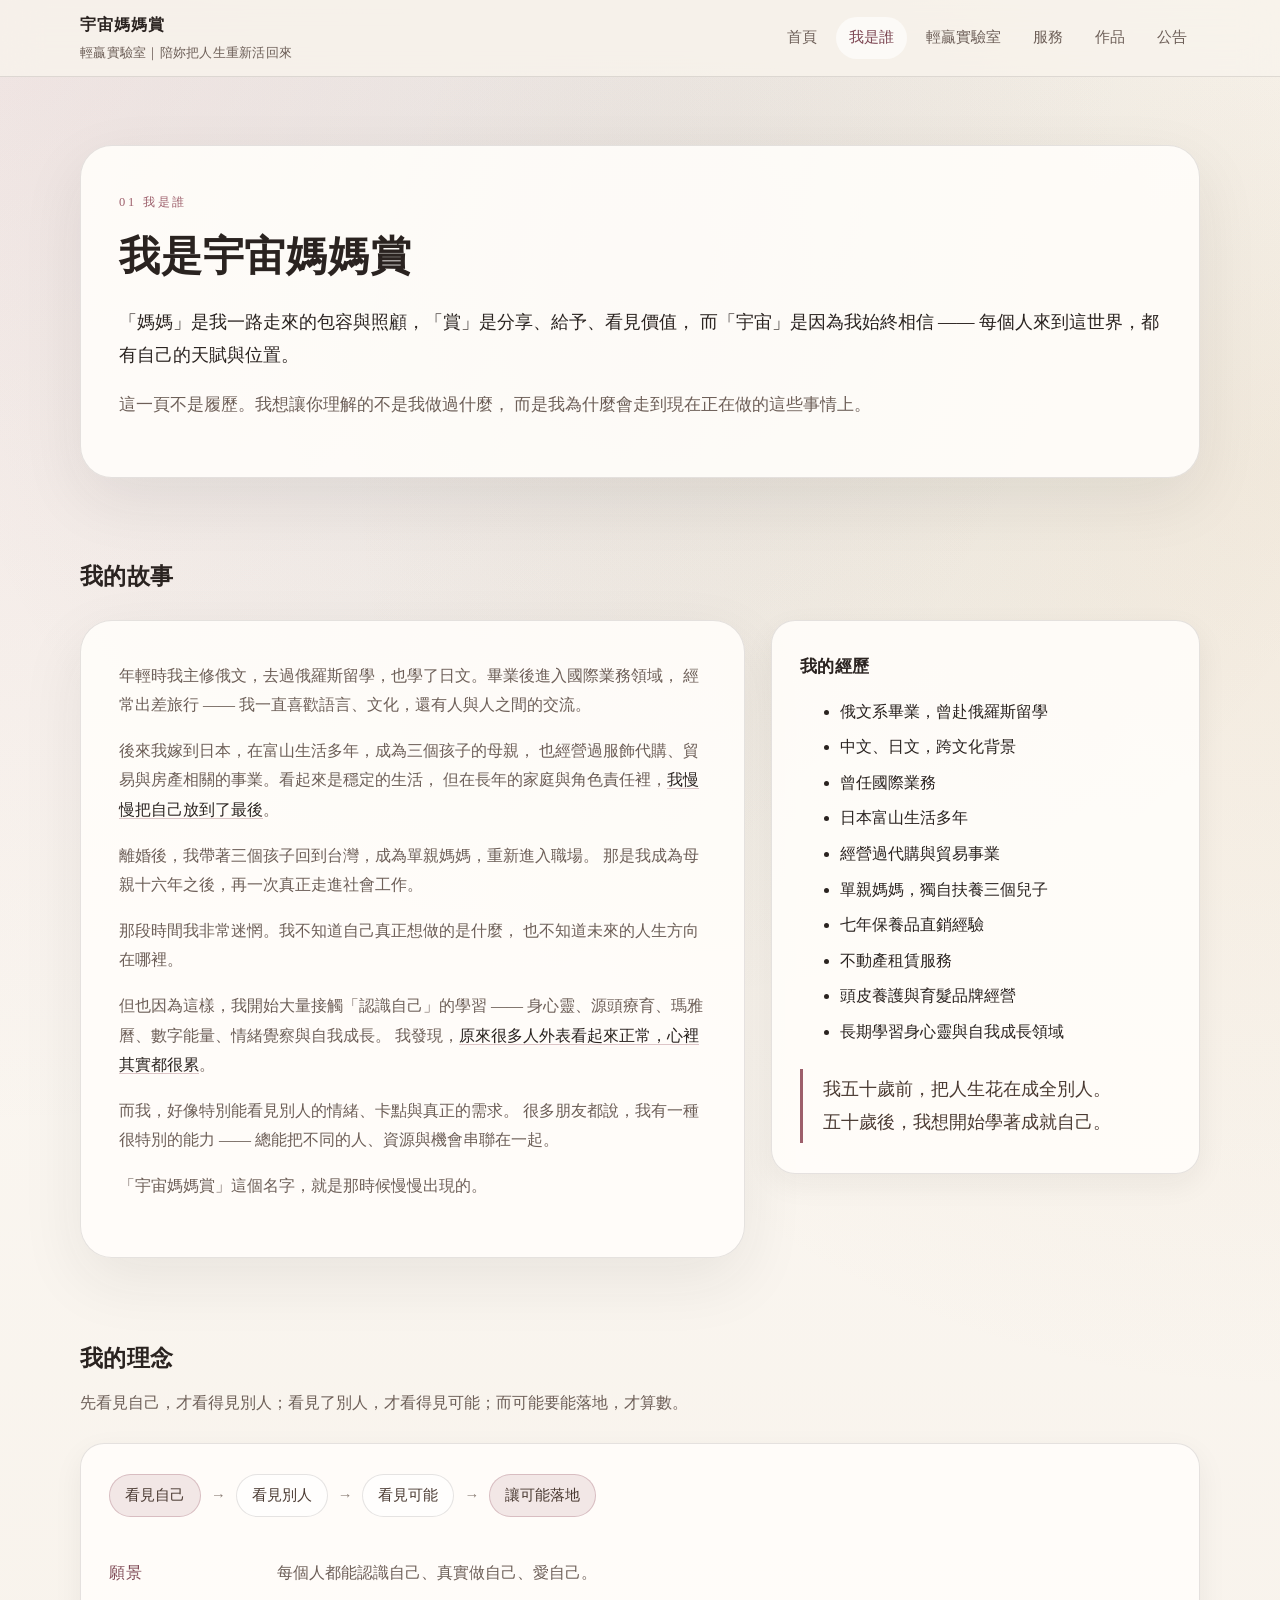
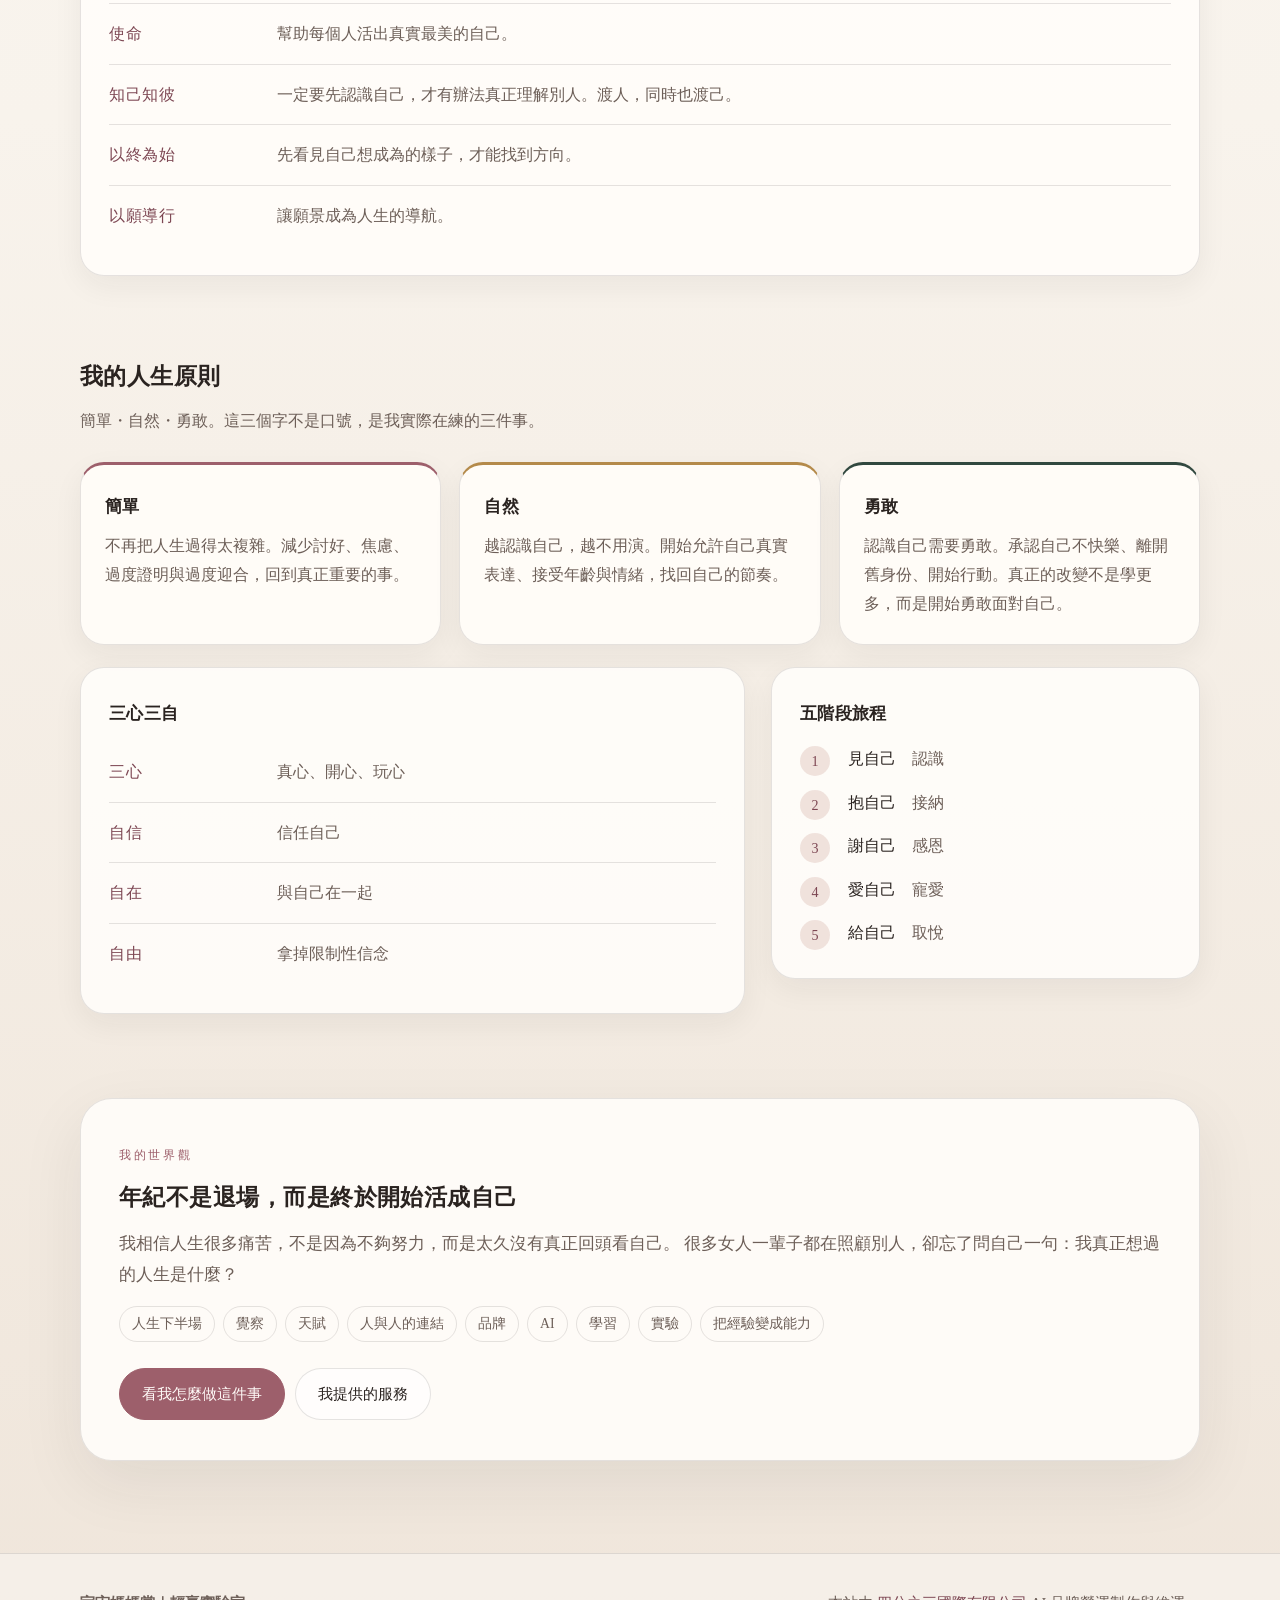
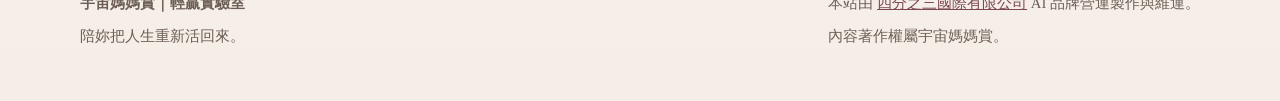
==== about/index.html @ cbd708e3 "Add initial website structure for 宇宙媽媽賞 including main pages: index, lab, news, services, and works " ====
<!DOCTYPE html>
<html lang="zh-Hant">
<head>
  <meta charset="utf-8">
  <meta name="viewport" content="width=device-width, initial-scale=1">
  <title>我是誰｜宇宙媽媽賞</title>
  <meta name="description" content="宇宙媽媽賞的故事、理念、人生原則與世界觀。跨國生活、母職、離婚與重新出發，以及為什麼我開始陪別人看見自己。">
  <link rel="stylesheet" href="../assets/css/styles.css">
</head>
<body>
  <header class="site-header">
    <div class="page nav">
      <a class="brand" href="../index.html">
        <strong>宇宙媽媽賞</strong>
        <span>輕贏實驗室｜陪妳把人生重新活回來</span>
      </a>
      <nav class="nav-links">
        <a href="../index.html">首頁</a>
        <a class="active" href="./">我是誰</a>
        <a href="../lab/">輕贏實驗室</a>
        <a href="../services/">服務</a>
        <a href="../works/">作品</a>
        <a href="../news/">公告</a>
      </nav>
    </div>
  </header>

  <main class="page">
    <section class="hero">
      <div class="panel">
        <span class="eyebrow">01 我是誰</span>
        <h1>我是宇宙媽媽賞</h1>
        <p class="lead lead-strong">
          「媽媽」是我一路走來的包容與照顧，「賞」是分享、給予、看見價值，
          而「宇宙」是因為我始終相信 —— 每個人來到這世界，都有自己的天賦與位置。
        </p>
        <p class="lead">
          這一頁不是履歷。我想讓你理解的不是我做過什麼，
          而是我為什麼會走到現在正在做的這些事情上。
        </p>
      </div>
    </section>

    <section class="section">
      <div class="section-header">
        <h2>我的故事</h2>
      </div>
      <div class="hero-grid">
        <div class="panel prose">
          <p>
            年輕時我主修俄文，去過俄羅斯留學，也學了日文。畢業後進入國際業務領域，
            經常出差旅行 —— 我一直喜歡語言、文化，還有人與人之間的交流。
          </p>
          <p>
            後來我嫁到日本，在富山生活多年，成為三個孩子的母親，
            也經營過服飾代購、貿易與房產相關的事業。看起來是穩定的生活，
            但在長年的家庭與角色責任裡，<strong>我慢慢把自己放到了最後</strong>。
          </p>
          <p>
            離婚後，我帶著三個孩子回到台灣，成為單親媽媽，重新進入職場。
            那是我成為母親十六年之後，再一次真正走進社會工作。
          </p>
          <p>
            那段時間我非常迷惘。我不知道自己真正想做的是什麼，
            也不知道未來的人生方向在哪裡。
          </p>
          <p>
            但也因為這樣，我開始大量接觸「認識自己」的學習 ——
            身心靈、源頭療育、瑪雅曆、數字能量、情緒覺察與自我成長。
            我發現，<strong>原來很多人外表看起來正常，心裡其實都很累</strong>。
          </p>
          <p>
            而我，好像特別能看見別人的情緒、卡點與真正的需求。
            很多朋友都說，我有一種很特別的能力 ——
            總能把不同的人、資源與機會串聯在一起。
          </p>
          <p>
            「宇宙媽媽賞」這個名字，就是那時候慢慢出現的。
          </p>
        </div>

        <aside class="panel panel-soft">
          <h3>我的經歷</h3>
          <ul class="prose" style="margin-top:14px;">
            <li>俄文系畢業，曾赴俄羅斯留學</li>
            <li>中文、日文，跨文化背景</li>
            <li>曾任國際業務</li>
            <li>日本富山生活多年</li>
            <li>經營過代購與貿易事業</li>
            <li>單親媽媽，獨自扶養三個兒子</li>
            <li>七年保養品直銷經驗</li>
            <li>不動產租賃服務</li>
            <li>頭皮養護與育髮品牌經營</li>
            <li>長期學習身心靈與自我成長領域</li>
          </ul>
          <blockquote class="quote" style="margin-top:22px;">
            我五十歲前，把人生花在成全別人。<br>
            五十歲後，我想開始學著成就自己。
          </blockquote>
        </aside>
      </div>
    </section>

    <section class="section">
      <div class="section-header">
        <h2>我的理念</h2>
        <p>先看見自己，才看得見別人；看見了別人，才看得見可能；而可能要能落地，才算數。</p>
      </div>
      <div class="panel panel-soft">
        <ul class="flow" style="margin-bottom:26px;">
          <li class="mark">看見自己</li>
          <li class="arrow">→</li>
          <li>看見別人</li>
          <li class="arrow">→</li>
          <li>看見可能</li>
          <li class="arrow">→</li>
          <li class="mark">讓可能落地</li>
        </ul>
        <dl class="deflist">
          <div>
            <dt>願景</dt>
            <dd>每個人都能認識自己、真實做自己、愛自己。</dd>
          </div>
          <div>
            <dt>使命</dt>
            <dd>幫助每個人活出真實最美的自己。</dd>
          </div>
          <div>
            <dt>知己知彼</dt>
            <dd>一定要先認識自己，才有辦法真正理解別人。渡人，同時也渡己。</dd>
          </div>
          <div>
            <dt>以終為始</dt>
            <dd>先看見自己想成為的樣子，才能找到方向。</dd>
          </div>
          <div>
            <dt>以願導行</dt>
            <dd>讓願景成為人生的導航。</dd>
          </div>
        </dl>
      </div>
    </section>

    <section class="section">
      <div class="section-header">
        <h2>我的人生原則</h2>
        <p>簡單・自然・勇敢。這三個字不是口號，是我實際在練的三件事。</p>
      </div>
      <div class="grid cards">
        <article class="card card-accent">
          <h3>簡單</h3>
          <p>不再把人生過得太複雜。減少討好、焦慮、過度證明與過度迎合，回到真正重要的事。</p>
        </article>
        <article class="card card-gold">
          <h3>自然</h3>
          <p>越認識自己，越不用演。開始允許自己真實表達、接受年齡與情緒，找回自己的節奏。</p>
        </article>
        <article class="card card-forest">
          <h3>勇敢</h3>
          <p>認識自己需要勇敢。承認自己不快樂、離開舊身份、開始行動。真正的改變不是學更多，而是開始勇敢面對自己。</p>
        </article>
      </div>

      <div class="hero-grid" style="margin-top:22px;">
        <div class="panel panel-soft">
          <h3>三心三自</h3>
          <dl class="deflist" style="margin-top:12px;">
            <div><dt>三心</dt><dd>真心、開心、玩心</dd></div>
            <div><dt>自信</dt><dd>信任自己</dd></div>
            <div><dt>自在</dt><dd>與自己在一起</dd></div>
            <div><dt>自由</dt><dd>拿掉限制性信念</dd></div>
          </dl>
        </div>
        <div class="panel panel-soft">
          <h3>五階段旅程</h3>
          <ol class="steps" style="margin-top:14px;">
            <li><strong>見自己</strong>　認識</li>
            <li><strong>抱自己</strong>　接納</li>
            <li><strong>謝自己</strong>　感恩</li>
            <li><strong>愛自己</strong>　寵愛</li>
            <li><strong>給自己</strong>　取悅</li>
          </ol>
        </div>
      </div>
    </section>

    <section class="section">
      <div class="panel">
        <span class="eyebrow">我的世界觀</span>
        <h2>年紀不是退場，而是終於開始活成自己</h2>
        <p class="lead">
          我相信人生很多痛苦，不是因為不夠努力，而是太久沒有真正回頭看自己。
          很多女人一輩子都在照顧別人，卻忘了問自己一句：我真正想過的人生是什麼？
        </p>
        <div class="tagrow">
          <span class="tag">人生下半場</span>
          <span class="tag">覺察</span>
          <span class="tag">天賦</span>
          <span class="tag">人與人的連結</span>
          <span class="tag">品牌</span>
          <span class="tag">AI</span>
          <span class="tag">學習</span>
          <span class="tag">實驗</span>
          <span class="tag">把經驗變成能力</span>
        </div>
        <div class="actions">
          <a class="button primary" href="../lab/">看我怎麼做這件事</a>
          <a class="button" href="../services/">我提供的服務</a>
        </div>
      </div>
    </section>
  </main>

  <footer class="site-footer">
    <div class="page footer-grid">
      <div>
        <p><strong>宇宙媽媽賞｜輕贏實驗室</strong></p>
        <p>陪妳把人生重新活回來。</p>
      </div>
      <div>
        <p class="footer-note">
          本站由 <a href="https://www.three-quarters.net/">四分之三國際有限公司</a> AI 品牌營運製作與維運。
        </p>
        <p class="footer-note">內容著作權屬宇宙媽媽賞。</p>
      </div>
    </div>
  </footer>
</body>
</html>
---- assets/css/styles.css ----
:root {
  --bg: #f8f3ec;
  --bg-deep: #efe5da;
  --paper: rgba(255, 253, 250, 0.90);
  --paper-strong: rgba(255, 252, 248, 0.96);
  --ink: #2a2320;
  --muted: #6d5f58;
  --faint: #8d8078;
  --line: rgba(42, 35, 32, 0.12);
  --rose: #9d5f6b;
  --rose-deep: #7d4753;
  --blush: #e6d2cc;
  --gold: #b48a4a;
  --forest: #31483f;
  --cocoa: #4a3a32;
  --shadow: 0 22px 64px rgba(42, 35, 32, 0.08);
  --shadow-sm: 0 10px 30px rgba(42, 35, 32, 0.06);
  --radius-xl: 32px;
  --radius-lg: 24px;
  --radius-md: 16px;
  --max: 1120px;
}

* { box-sizing: border-box; }
html { scroll-behavior: smooth; }

body {
  margin: 0;
  color: var(--ink);
  background:
    radial-gradient(circle at 0% 0%, rgba(157, 95, 107, 0.14), transparent 32%),
    radial-gradient(circle at 100% 14%, rgba(180, 138, 74, 0.13), transparent 30%),
    radial-gradient(circle at 52% 8%, rgba(49, 72, 63, 0.08), transparent 24%),
    linear-gradient(180deg, #fdfaf6 0%, var(--bg) 52%, var(--bg-deep) 100%);
  font-family: Georgia, "Noto Serif TC", "Songti TC", "PMingLiU", serif;
  line-height: 1.85;
  -webkit-font-smoothing: antialiased;
}

a { color: inherit; }
img { display: block; max-width: 100%; height: auto; }

.page {
  width: min(var(--max), calc(100% - 32px));
  margin: 0 auto;
}

/* ---------- header ---------- */

.site-header {
  position: sticky;
  top: 0;
  z-index: 20;
  backdrop-filter: blur(18px);
  background: rgba(248, 243, 236, 0.82);
  border-bottom: 1px solid var(--line);
}

.nav {
  min-height: 72px;
  display: flex;
  align-items: center;
  justify-content: space-between;
  gap: 20px;
  flex-wrap: wrap;
  padding: 10px 0;
}

.brand {
  text-decoration: none;
  display: inline-flex;
  flex-direction: column;
  gap: 2px;
}
.brand strong { font-size: 1.02rem; letter-spacing: 0.06em; }
.brand span { font-size: 0.8rem; color: var(--muted); letter-spacing: 0.02em; }

.nav-links { display: flex; flex-wrap: wrap; gap: 6px; }
.nav-links a {
  text-decoration: none;
  color: var(--muted);
  padding: 7px 13px;
  border-radius: 999px;
  font-size: 0.94rem;
  transition: background 0.2s, color 0.2s;
}
.nav-links a:hover, .nav-links a.active {
  color: var(--rose-deep);
  background: rgba(255, 255, 255, 0.62);
}
.nav-links a.outbound { color: var(--faint); font-size: 0.86rem; }

/* ---------- hero ---------- */

.hero { padding: 68px 0 40px; }
.hero-grid {
  display: grid;
  grid-template-columns: minmax(0, 1.55fr) minmax(0, 1fr);
  gap: 26px;
  align-items: start;
}

.panel {
  background: var(--paper);
  border: 1px solid var(--line);
  border-radius: var(--radius-xl);
  padding: 40px 38px;
  box-shadow: var(--shadow);
}
.panel-soft { box-shadow: var(--shadow-sm); border-radius: var(--radius-lg); padding: 30px 28px; }

.eyebrow {
  display: inline-block;
  font-size: 0.78rem;
  letter-spacing: 0.22em;
  text-transform: uppercase;
  color: var(--rose);
  margin-bottom: 14px;
}

h1 {
  font-size: clamp(1.86rem, 4.1vw, 2.58rem);
  line-height: 1.4;
  margin: 0 0 20px;
  letter-spacing: 0.02em;
}
h2 { font-size: 1.42rem; line-height: 1.5; margin: 0 0 12px; letter-spacing: 0.02em; }
h3 { font-size: 1.08rem; margin: 0 0 8px; letter-spacing: 0.02em; }

.lead { font-size: 1.06rem; color: var(--muted); margin: 0 0 16px; }
.lead-strong { color: var(--ink); font-size: 1.14rem; }

.actions { display: flex; flex-wrap: wrap; gap: 10px; margin-top: 26px; }
.button {
  display: inline-block;
  text-decoration: none;
  padding: 11px 22px;
  border-radius: 999px;
  border: 1px solid var(--line);
  background: rgba(255, 255, 255, 0.6);
  color: var(--ink);
  font-size: 0.96rem;
  transition: transform 0.18s, box-shadow 0.18s, background 0.18s;
}
.button:hover { transform: translateY(-1px); box-shadow: var(--shadow-sm); }
.button.primary { background: var(--rose); border-color: var(--rose); color: #fffaf7; }
.button.primary:hover { background: var(--rose-deep); }
.button.warm { background: rgba(230, 210, 204, 0.6); border-color: rgba(157, 95, 107, 0.28); }

/* ---------- quote ---------- */

.quote {
  border-left: 3px solid var(--rose);
  padding: 4px 0 4px 20px;
  margin: 0;
  font-size: 1.12rem;
  color: var(--cocoa);
}
.quote-lg { font-size: 1.3rem; line-height: 1.7; }
.quote cite { display: block; margin-top: 10px; font-size: 0.86rem; color: var(--faint); font-style: normal; }

/* ---------- sections ---------- */

.section { padding: 42px 0; }
.section-header { max-width: 760px; margin-bottom: 26px; }
.section-header p { color: var(--muted); margin: 0; }

.grid { display: grid; gap: 18px; }
.cards { grid-template-columns: repeat(auto-fit, minmax(240px, 1fr)); }
.cards-2 { grid-template-columns: repeat(auto-fit, minmax(300px, 1fr)); }
/* 固定兩欄：給四張一組的卡片用，避免第四張在三欄格線裡落單 */
.cards-quad { grid-template-columns: repeat(2, minmax(0, 1fr)); }
@media (max-width: 720px) { .cards-quad { grid-template-columns: 1fr; } }

.card {
  background: var(--paper-strong);
  border: 1px solid var(--line);
  border-radius: var(--radius-lg);
  padding: 26px 24px;
  box-shadow: var(--shadow-sm);
}
.card p { margin: 0; color: var(--muted); font-size: 0.98rem; }
.card p + p { margin-top: 10px; }
.card-link { text-decoration: none; display: block; transition: transform 0.18s, box-shadow 0.18s; }
.card-link:hover { transform: translateY(-2px); box-shadow: var(--shadow); }
.card-link .more { display: inline-block; margin-top: 14px; color: var(--rose); font-size: 0.9rem; }

.card-accent { border-top: 3px solid var(--rose); }
.card-gold { border-top: 3px solid var(--gold); }
.card-forest { border-top: 3px solid var(--forest); }

/* ---------- ribbon ---------- */

.ribbon {
  display: flex;
  flex-wrap: wrap;
  gap: 10px;
  justify-content: center;
  padding: 22px;
  background: rgba(255, 255, 255, 0.5);
  border: 1px solid var(--line);
  border-radius: var(--radius-lg);
}
.ribbon span {
  font-size: 0.9rem;
  color: var(--cocoa);
  padding: 5px 14px;
  border-radius: 999px;
  background: rgba(230, 210, 204, 0.5);
}

/* ---------- definition list ---------- */

.deflist { display: grid; gap: 0; margin: 0; }
.deflist > div {
  display: grid;
  grid-template-columns: minmax(90px, 150px) 1fr;
  gap: 18px;
  padding: 15px 0;
  border-bottom: 1px solid var(--line);
}
.deflist > div:last-child { border-bottom: 0; }
.deflist dt { font-weight: normal; color: var(--rose-deep); letter-spacing: 0.04em; }
.deflist dd { margin: 0; color: var(--muted); }

/* ---------- steps ---------- */

.steps { list-style: none; counter-reset: step; margin: 0; padding: 0; display: grid; gap: 14px; }
.steps li {
  counter-increment: step;
  position: relative;
  padding-left: 48px;
  color: var(--muted);
}
.steps li::before {
  content: counter(step);
  position: absolute;
  left: 0;
  top: 2px;
  width: 30px;
  height: 30px;
  border-radius: 50%;
  background: rgba(230, 210, 204, 0.62);
  color: var(--rose-deep);
  display: grid;
  place-items: center;
  font-size: 0.88rem;
}
.steps strong { color: var(--ink); font-weight: normal; }

/* ---------- flow ---------- */

.flow { display: flex; flex-wrap: wrap; align-items: center; gap: 8px; padding: 0; margin: 0; list-style: none; }
.flow li {
  padding: 7px 15px;
  border-radius: 999px;
  background: rgba(255, 255, 255, 0.66);
  border: 1px solid var(--line);
  font-size: 0.92rem;
  color: var(--cocoa);
}
.flow li.mark { background: rgba(157, 95, 107, 0.13); border-color: rgba(157, 95, 107, 0.3); }
.flow .arrow { border: 0; background: none; color: var(--faint); padding: 0 2px; }

/* ---------- status ---------- */

.status {
  display: inline-block;
  font-size: 0.76rem;
  letter-spacing: 0.08em;
  padding: 3px 11px;
  border-radius: 999px;
  vertical-align: middle;
  margin-left: 8px;
}
.status-live { background: rgba(49, 72, 63, 0.14); color: var(--forest); }
.status-soon { background: rgba(180, 138, 74, 0.18); color: #7a5c2e; }
.status-draft { background: rgba(42, 35, 32, 0.08); color: var(--faint); }

/* ---------- misc ---------- */

.prose p { color: var(--muted); }
.prose p:first-child { margin-top: 0; }
.prose ul { color: var(--muted); padding-left: 20px; }
.prose li { margin-bottom: 6px; }
.prose strong { color: var(--ink); font-weight: normal; border-bottom: 1px solid rgba(157, 95, 107, 0.35); }

.tagrow { display: flex; flex-wrap: wrap; gap: 8px; margin-top: 16px; }
.tag {
  font-size: 0.86rem;
  color: var(--muted);
  padding: 4px 12px;
  border-radius: 999px;
  border: 1px solid var(--line);
}

.empty {
  border: 1px dashed rgba(42, 35, 32, 0.2);
  border-radius: var(--radius-lg);
  padding: 30px 26px;
  color: var(--faint);
  background: rgba(255, 255, 255, 0.4);
}

/* ---------- footer ---------- */

.site-footer {
  margin-top: 50px;
  padding: 36px 0 44px;
  border-top: 1px solid var(--line);
  background: rgba(255, 255, 255, 0.34);
}
.footer-grid { display: flex; flex-wrap: wrap; gap: 26px; justify-content: space-between; align-items: flex-start; }
.site-footer p { margin: 0 0 6px; color: var(--muted); font-size: 0.92rem; }
.site-footer a { color: var(--rose-deep); }
.footer-note { font-size: 0.84rem; color: var(--faint); }

@media (max-width: 860px) {
  .hero-grid { grid-template-columns: 1fr; }
  .panel { padding: 30px 24px; }
  .hero { padding: 44px 0 26px; }
  .deflist > div { grid-template-columns: 1fr; gap: 4px; }
}

@media (max-width: 560px) {
  .nav { min-height: 0; padding: 12px 0 10px; gap: 10px; }
  .brand strong { font-size: 0.98rem; }
  .brand span { font-size: 0.74rem; }
  .nav-links { gap: 3px; }
  .nav-links a { padding: 5px 10px; font-size: 0.86rem; }
  .section { padding: 30px 0; }
}
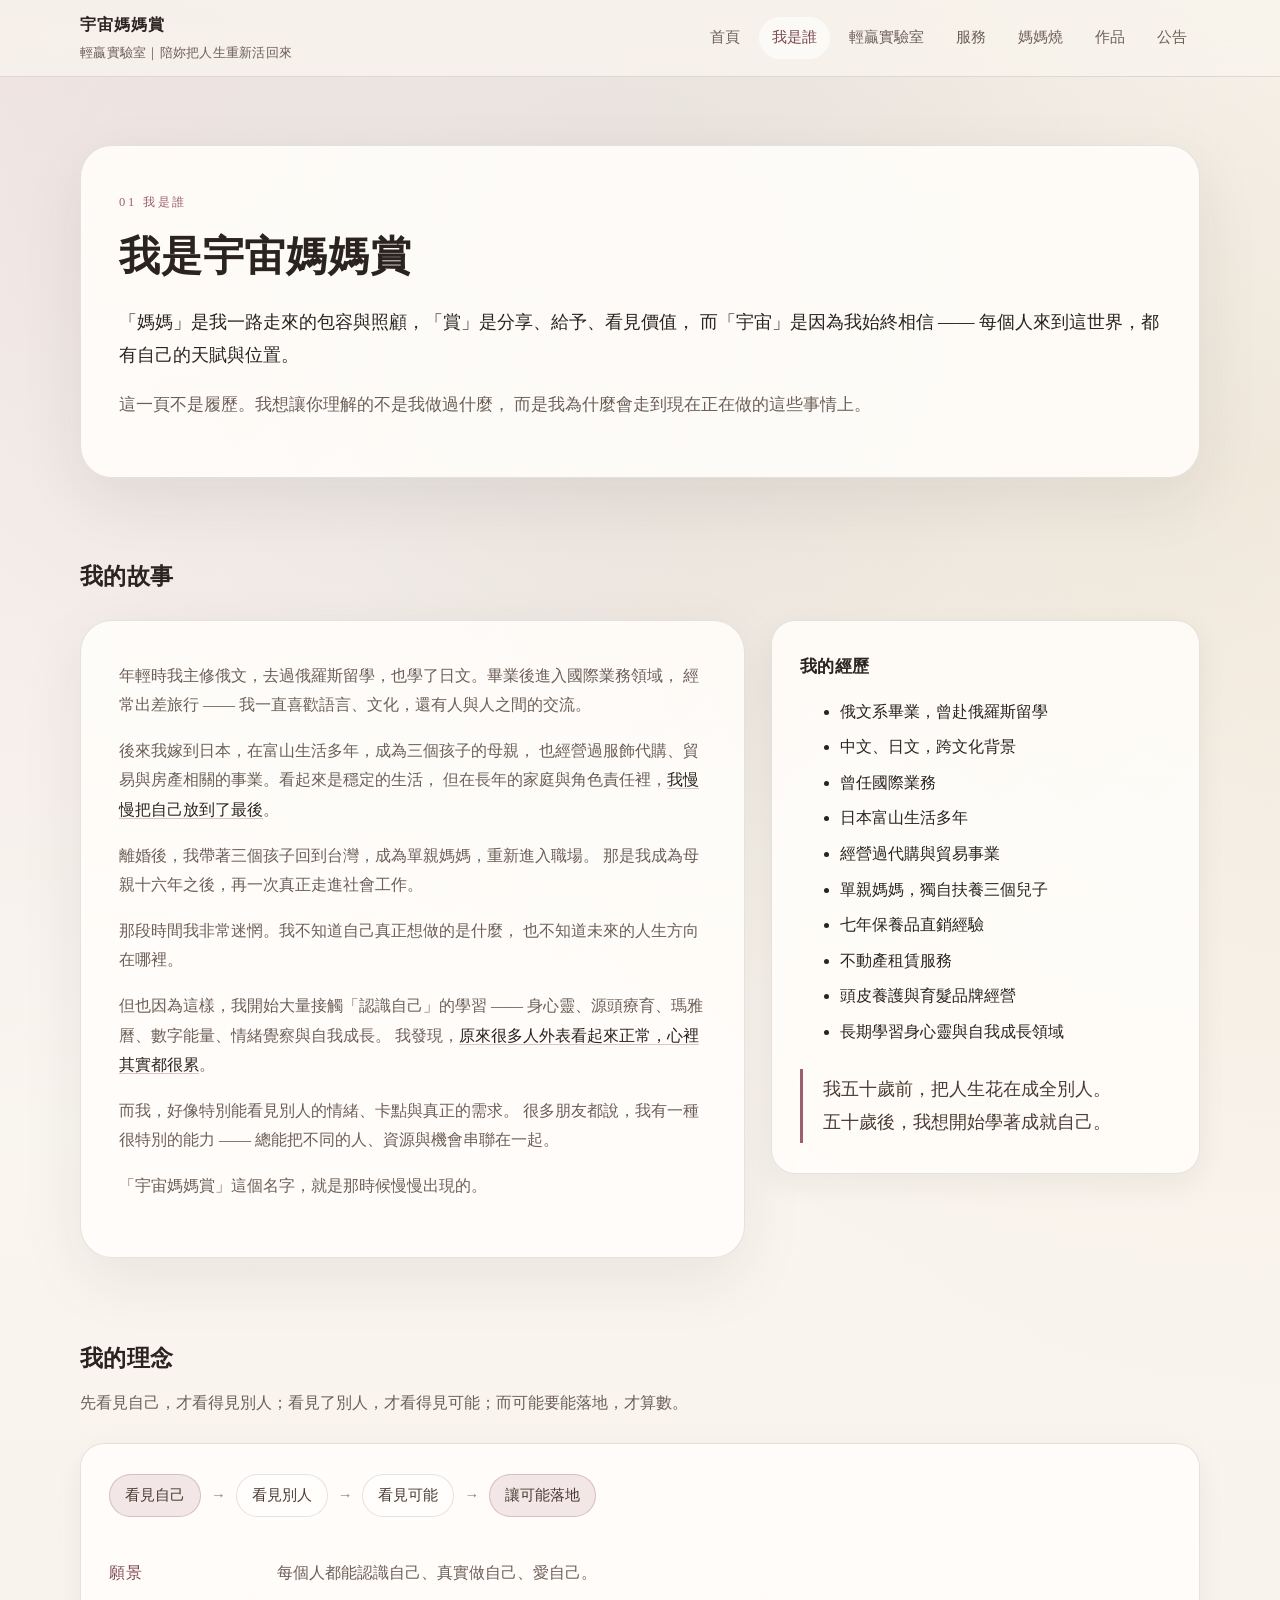
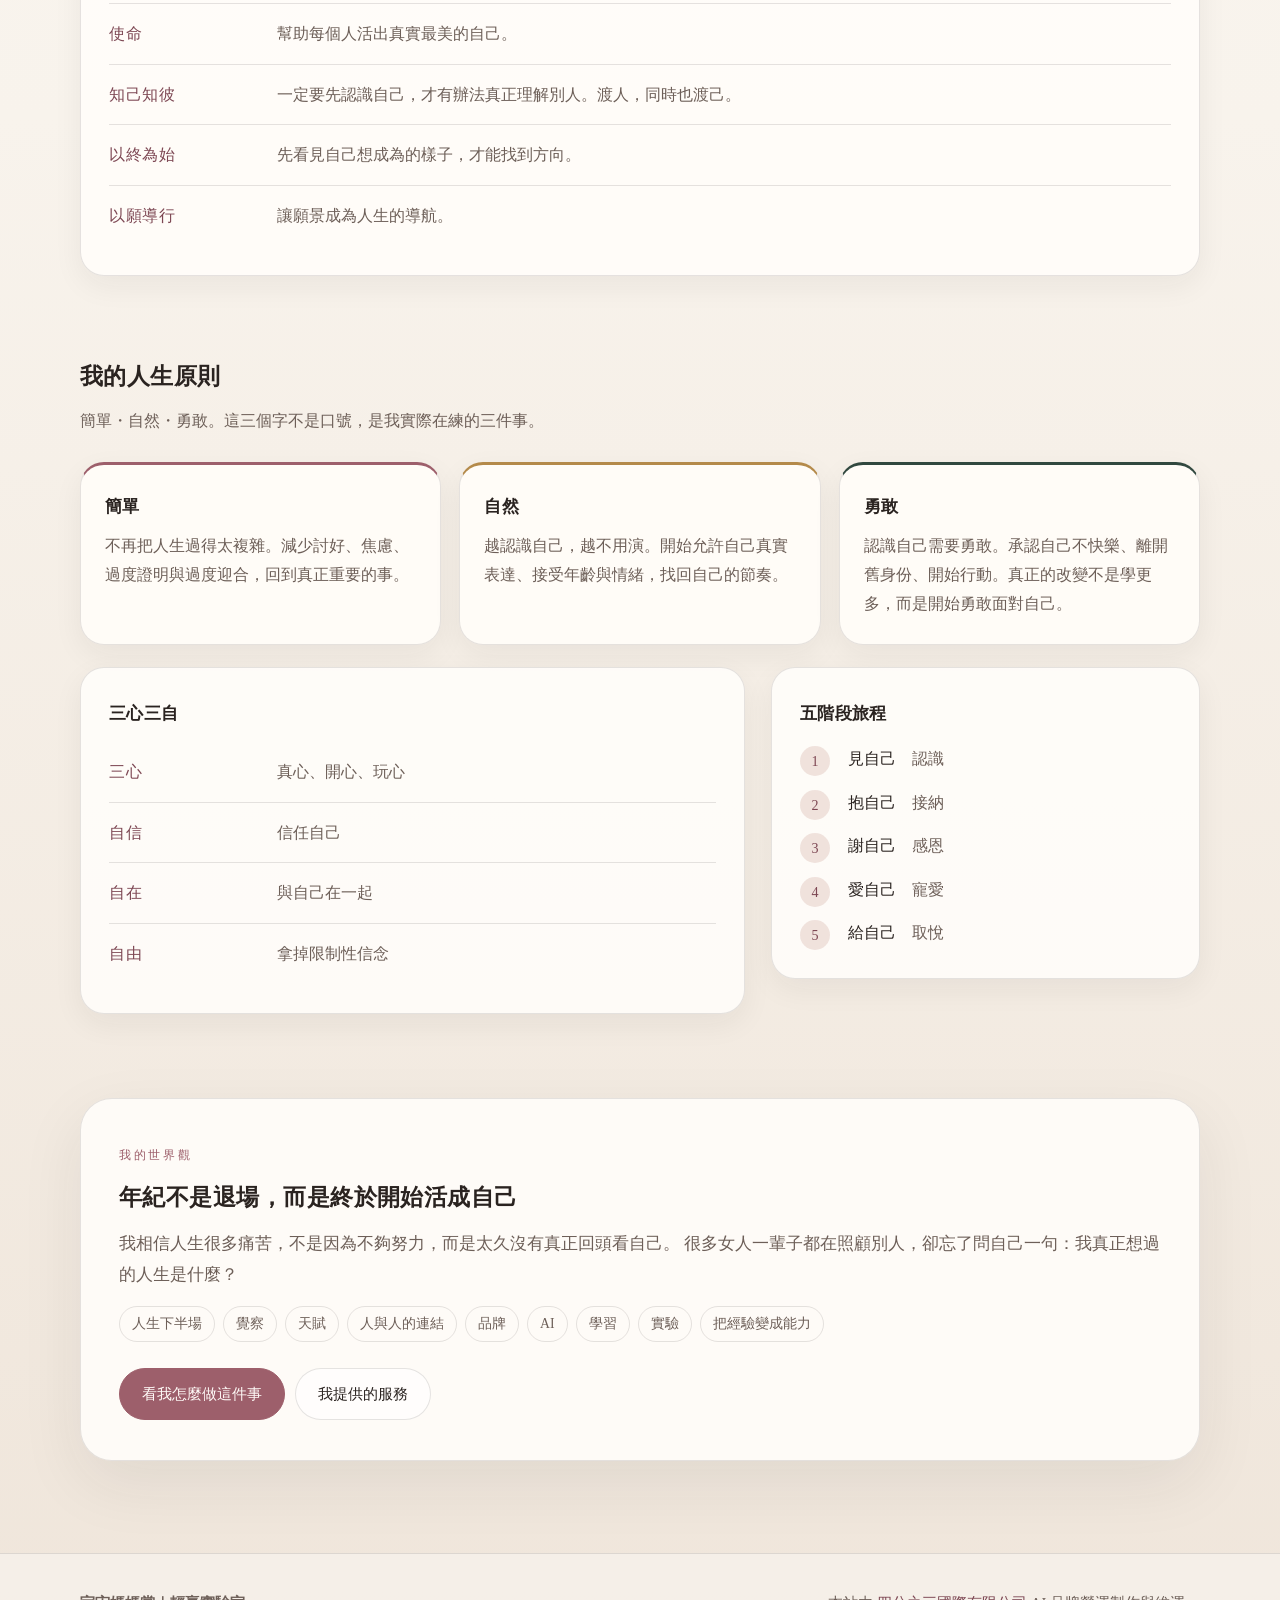
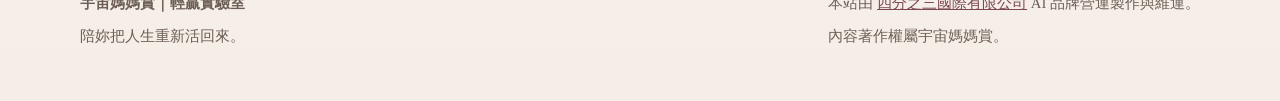
==== commit 08f836d1: "新增「媽媽燒」：/shao/ 與希望之光 21 顆頻率蠟燭頁 /shao/candles/ 是 mamasan-lab 蠟燭 LP 正本的建置產物（candles-lp:shao）， 詢問按鈕是 ma" ====
--- a/about/index.html
+++ b/about/index.html
@@ -19,6 +19,7 @@
         <a class="active" href="./">我是誰</a>
         <a href="../lab/">輕贏實驗室</a>
         <a href="../services/">服務</a>
+        <a href="../shao/">媽媽燒</a>
         <a href="../works/">作品</a>
         <a href="../news/">公告</a>
       </nav>
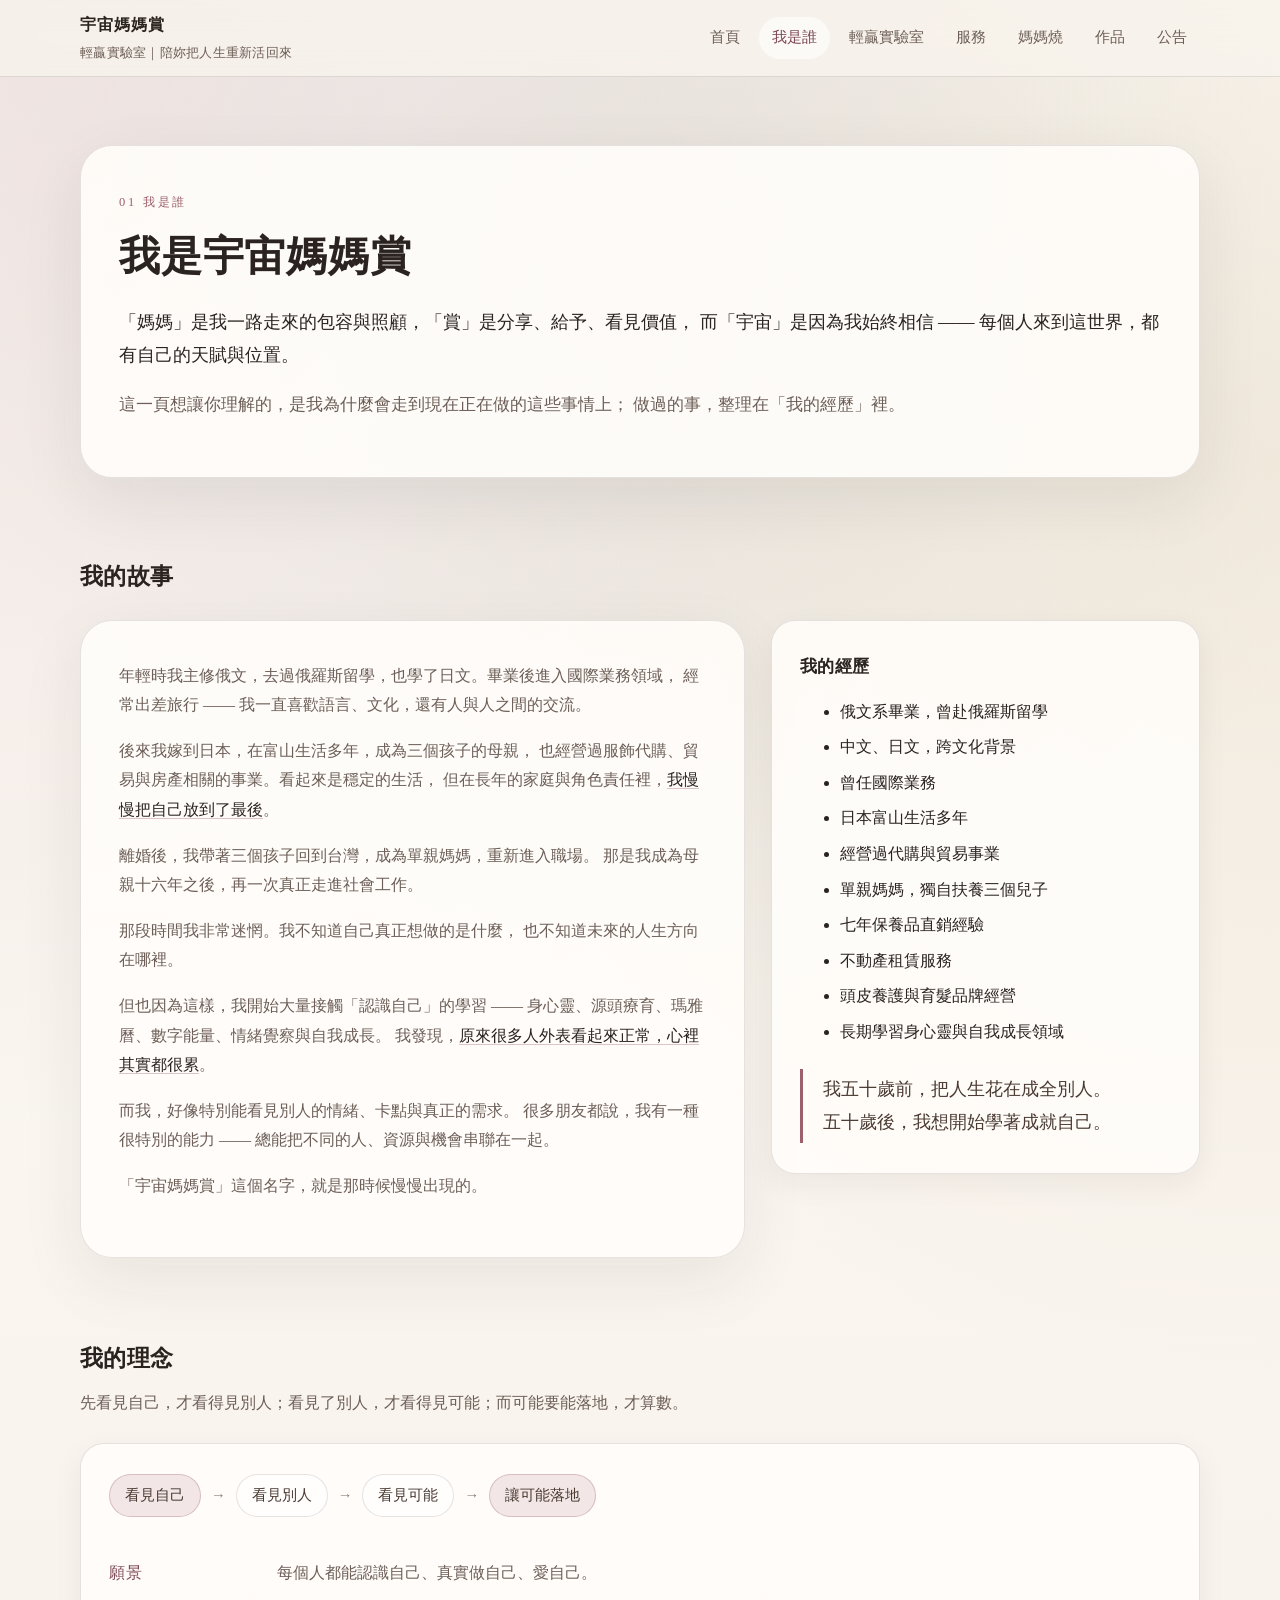
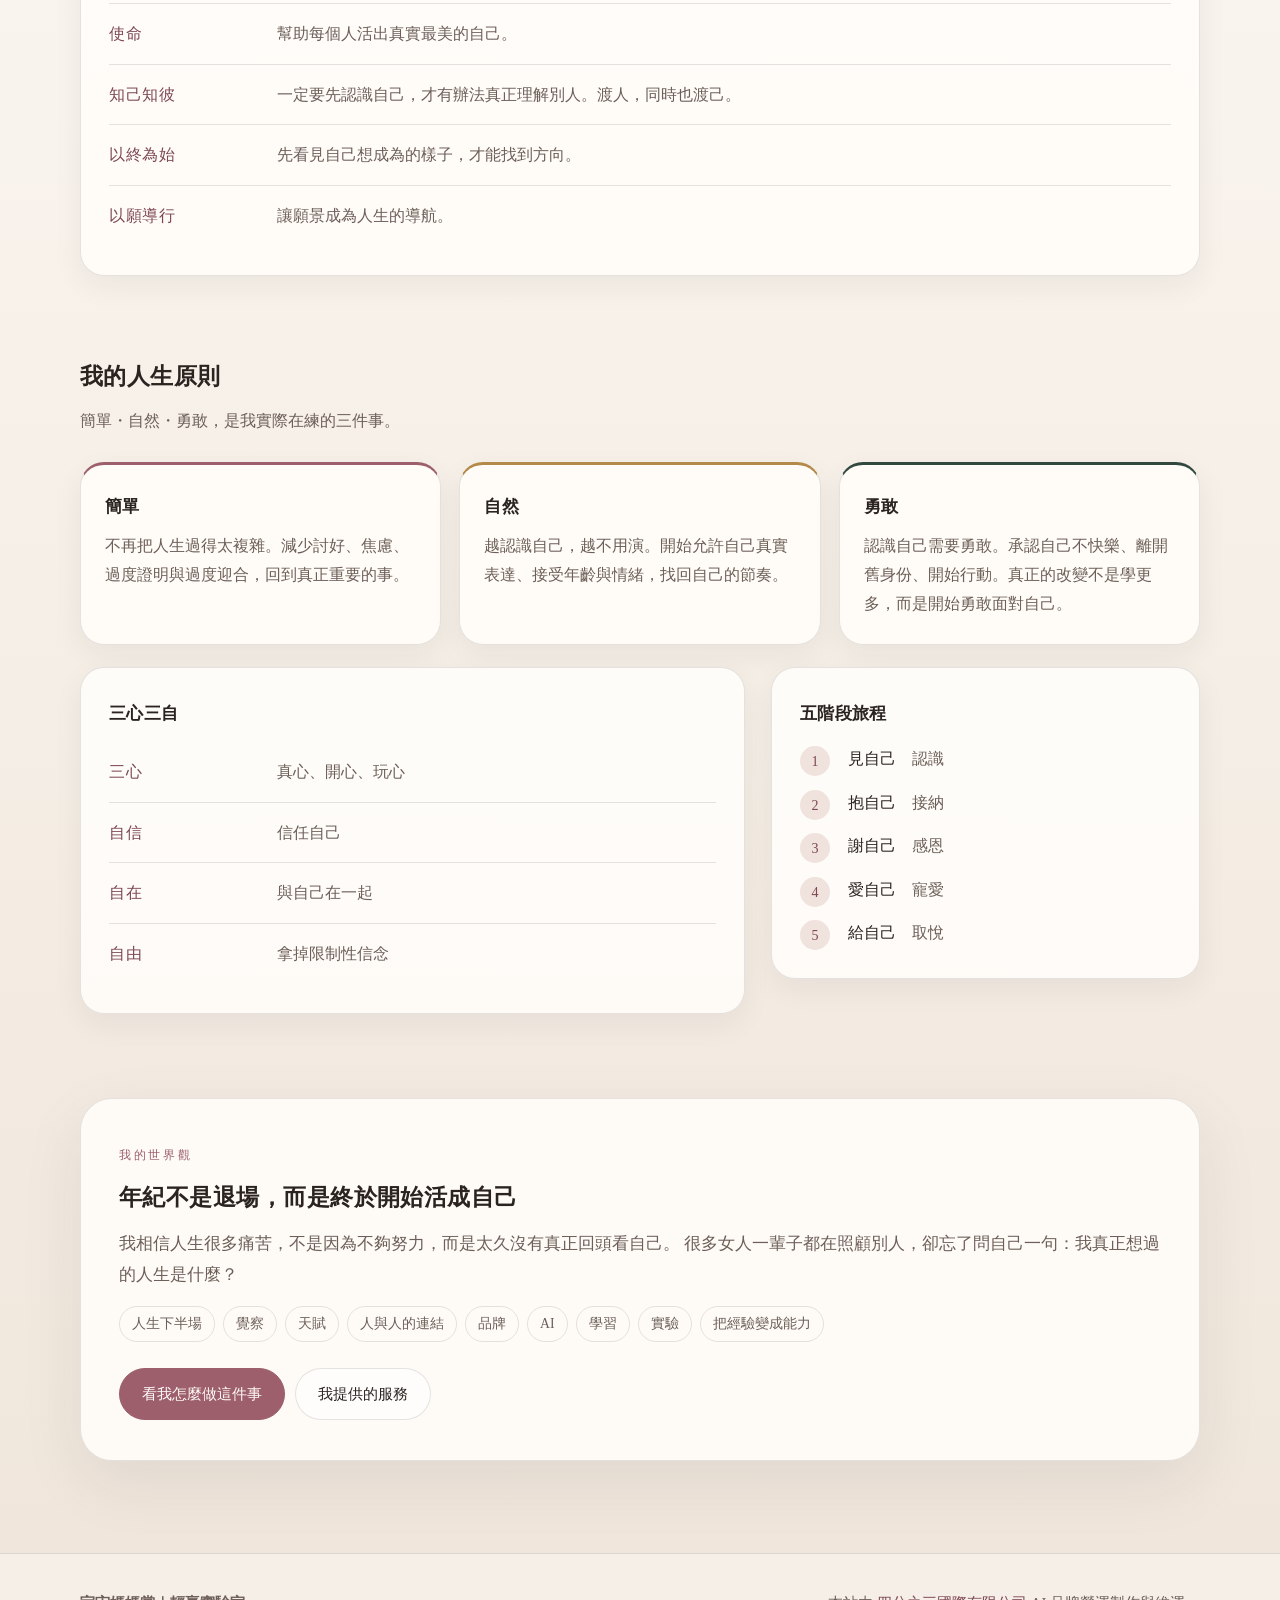
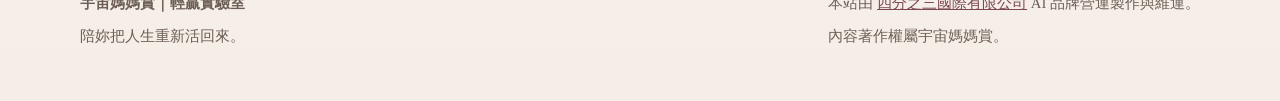
==== commit 7eb56a5a: "文案依正向表述律整理架站時的框架句（17 處）；媽媽燒蠟燭頁寫明 Tiffany 與出貨 她自己的金句與故事（mamasan-lab 原始檔裡找得到的）不動，建議版另列給她選： Control-Roo" ====
--- a/about/index.html
+++ b/about/index.html
@@ -36,8 +36,8 @@
           而「宇宙」是因為我始終相信 —— 每個人來到這世界，都有自己的天賦與位置。
         </p>
         <p class="lead">
-          這一頁不是履歷。我想讓你理解的不是我做過什麼，
-          而是我為什麼會走到現在正在做的這些事情上。
+          這一頁想讓你理解的，是我為什麼會走到現在正在做的這些事情上；
+          做過的事，整理在「我的經歷」裡。
         </p>
       </div>
     </section>
@@ -145,7 +145,7 @@
     <section class="section">
       <div class="section-header">
         <h2>我的人生原則</h2>
-        <p>簡單・自然・勇敢。這三個字不是口號，是我實際在練的三件事。</p>
+        <p>簡單・自然・勇敢，是我實際在練的三件事。</p>
       </div>
       <div class="grid cards">
         <article class="card card-accent">
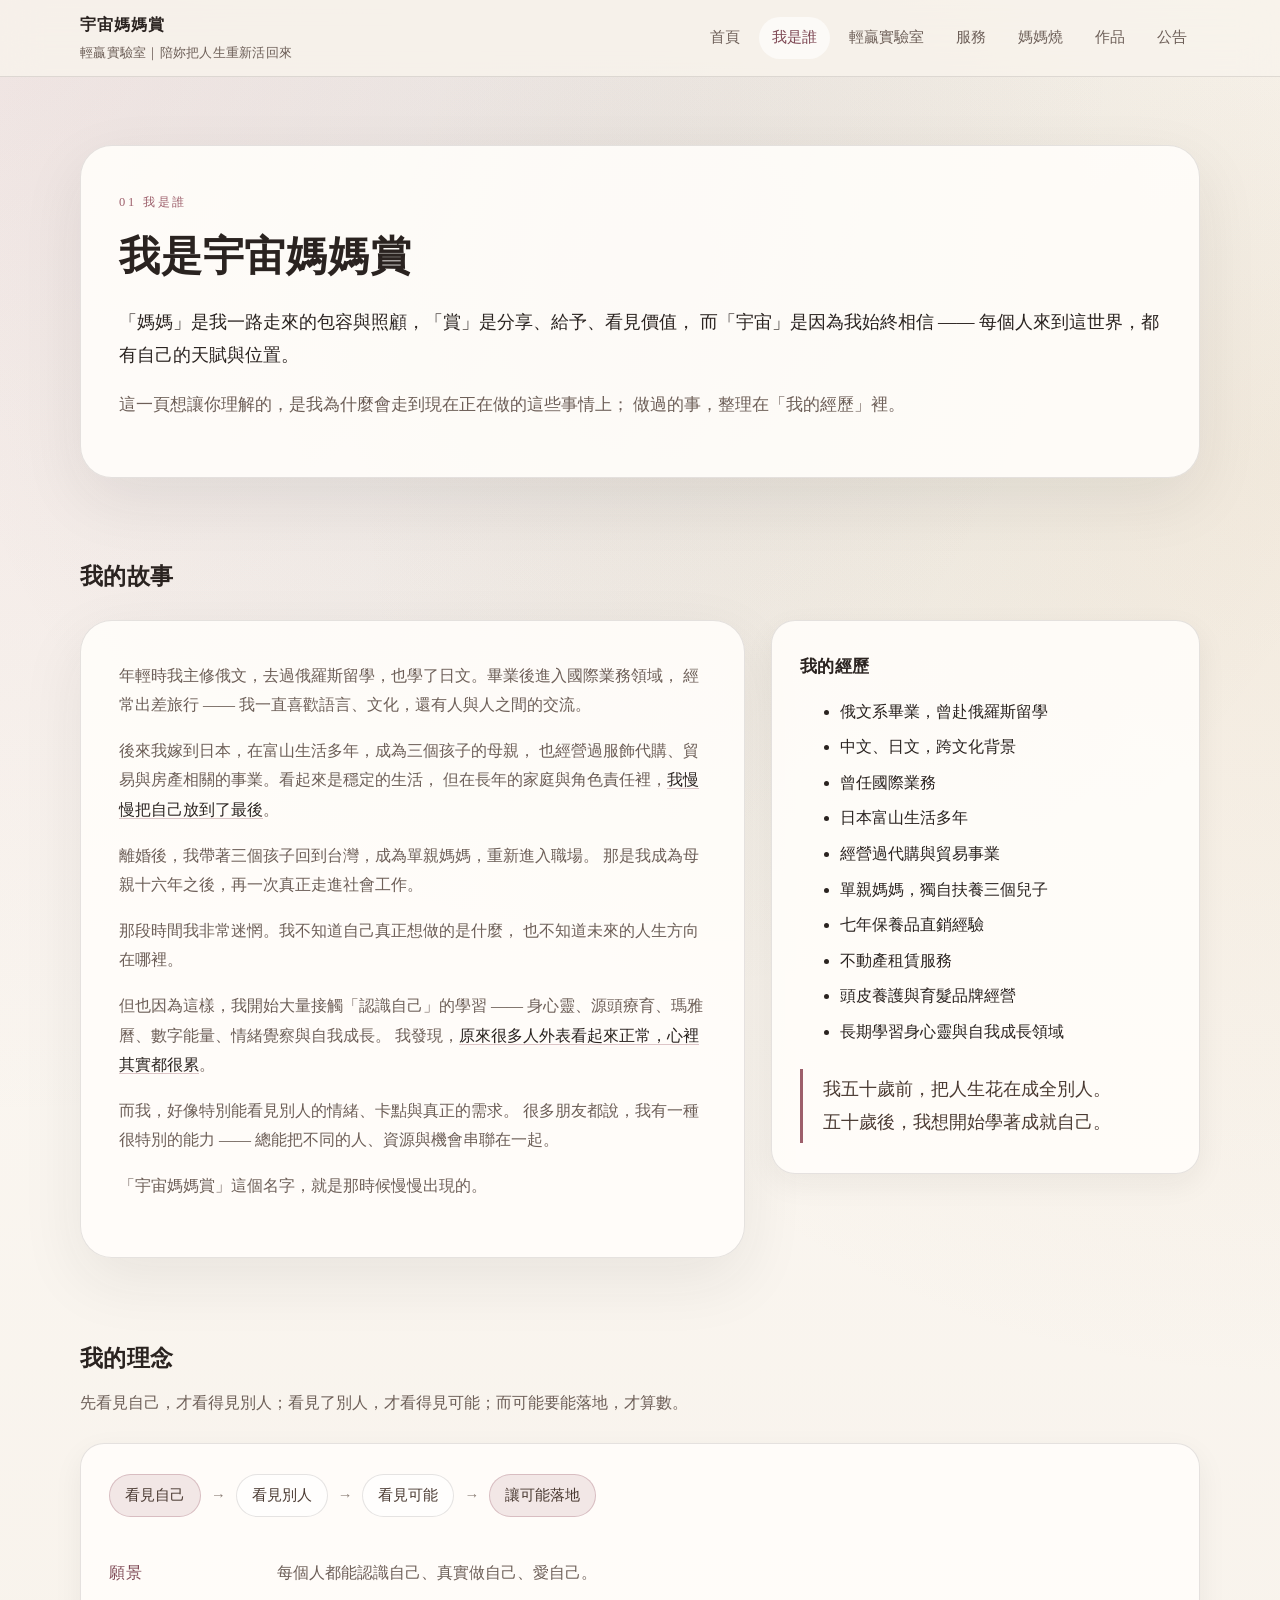
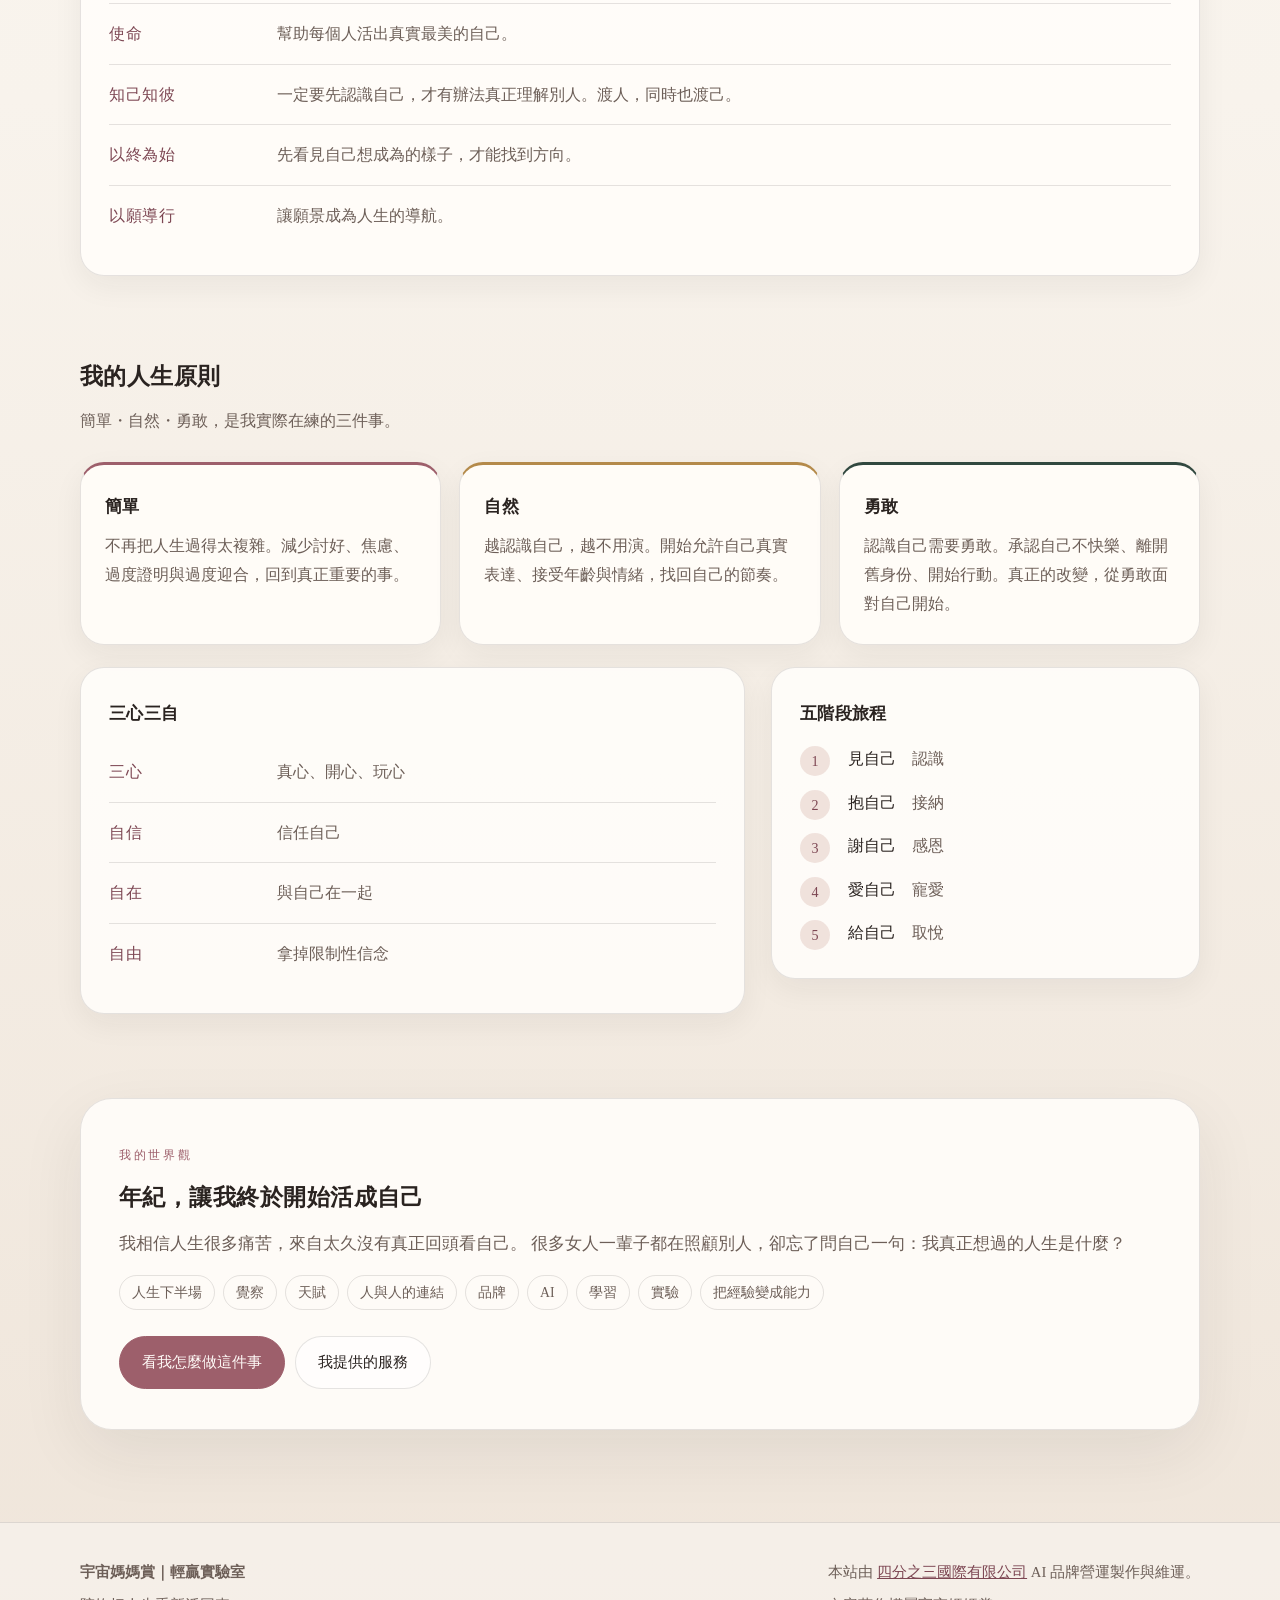
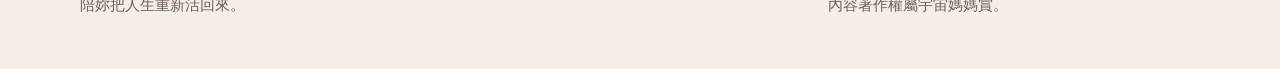
==== commit fc260125: "文案：mamasan 核定她自己的 15 句改用正向版本 首頁標題採她的版本「我來，是陪妳找回真實的自己。」，分享說明同步。 其餘依審查報告第二節建議版；建議保留的五句（含 404）不動。  Co-A" ====
--- a/about/index.html
+++ b/about/index.html
@@ -158,7 +158,7 @@
         </article>
         <article class="card card-forest">
           <h3>勇敢</h3>
-          <p>認識自己需要勇敢。承認自己不快樂、離開舊身份、開始行動。真正的改變不是學更多，而是開始勇敢面對自己。</p>
+          <p>認識自己需要勇敢。承認自己不快樂、離開舊身份、開始行動。真正的改變，從勇敢面對自己開始。</p>
         </article>
       </div>
 
@@ -188,9 +188,9 @@
     <section class="section">
       <div class="panel">
         <span class="eyebrow">我的世界觀</span>
-        <h2>年紀不是退場，而是終於開始活成自己</h2>
+        <h2>年紀，讓我終於開始活成自己</h2>
         <p class="lead">
-          我相信人生很多痛苦，不是因為不夠努力，而是太久沒有真正回頭看自己。
+          我相信人生很多痛苦，來自太久沒有真正回頭看自己。
           很多女人一輩子都在照顧別人，卻忘了問自己一句：我真正想過的人生是什麼？
         </p>
         <div class="tagrow">
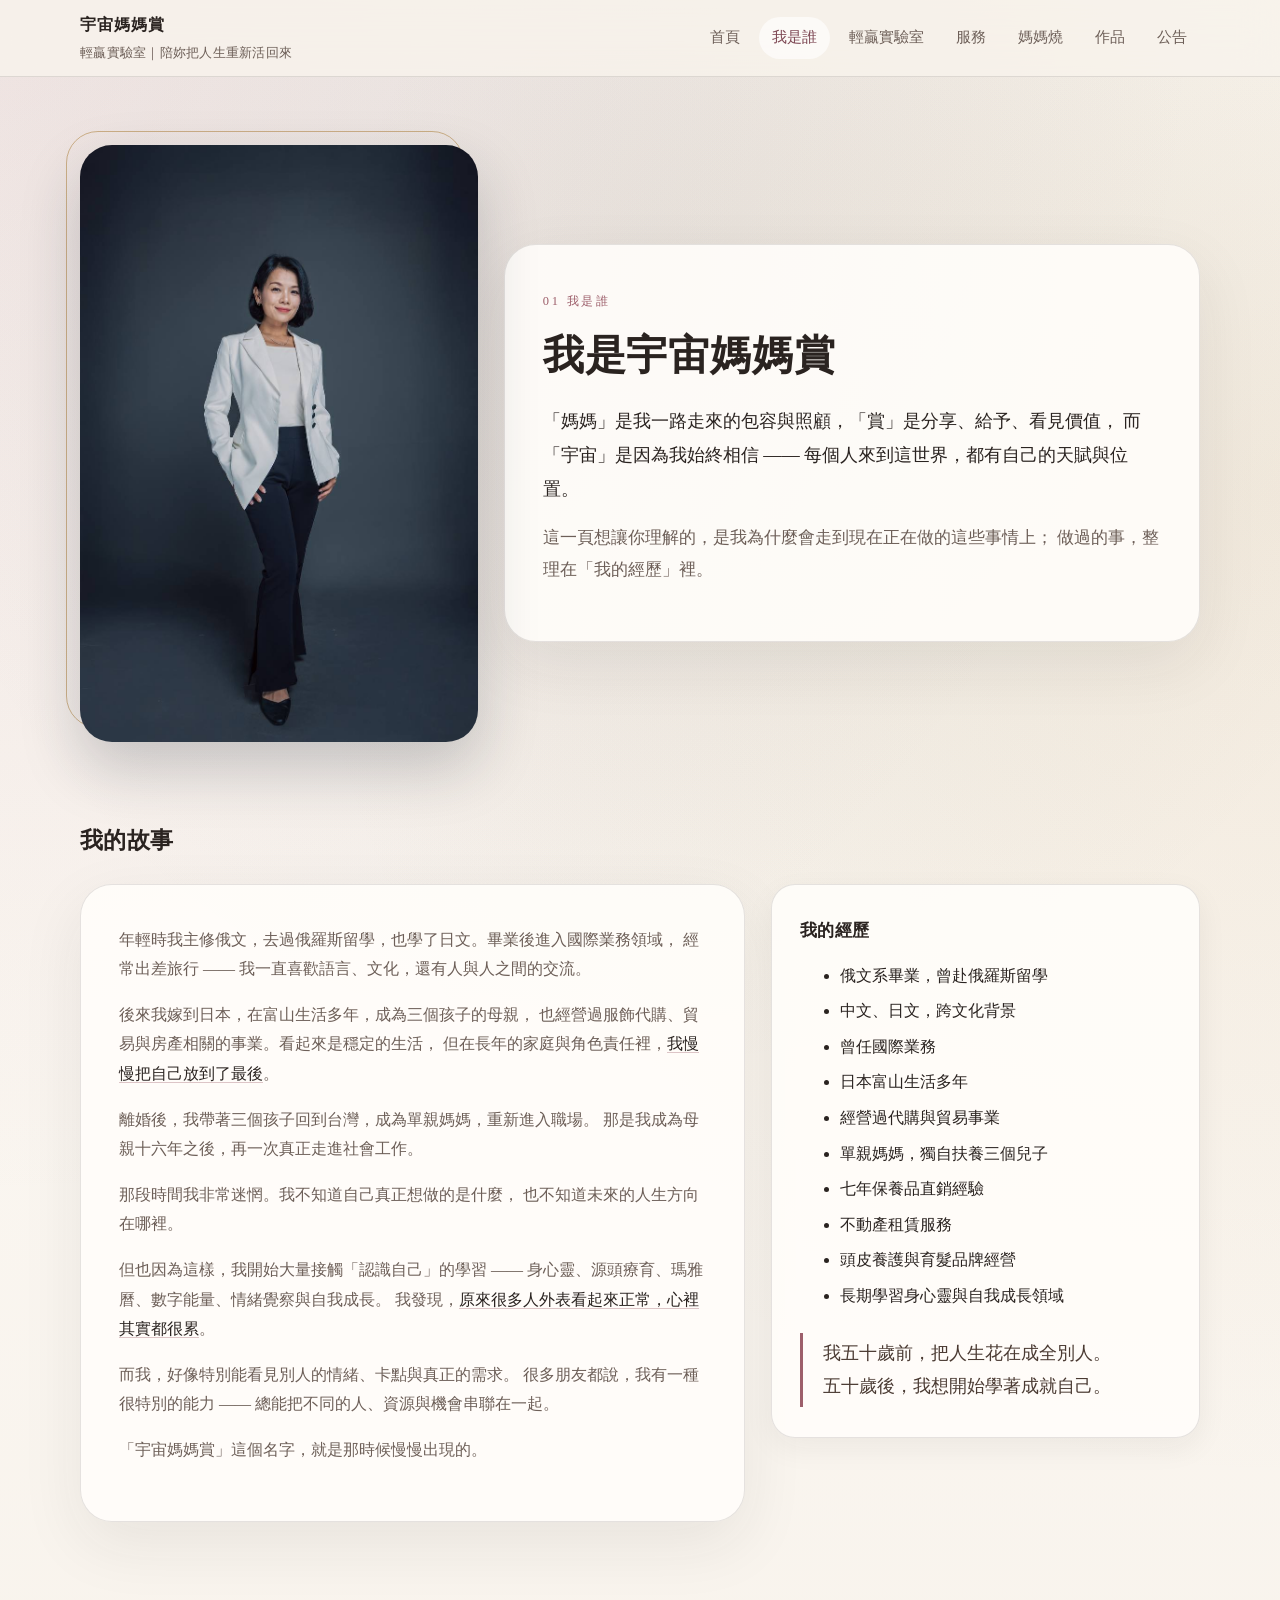
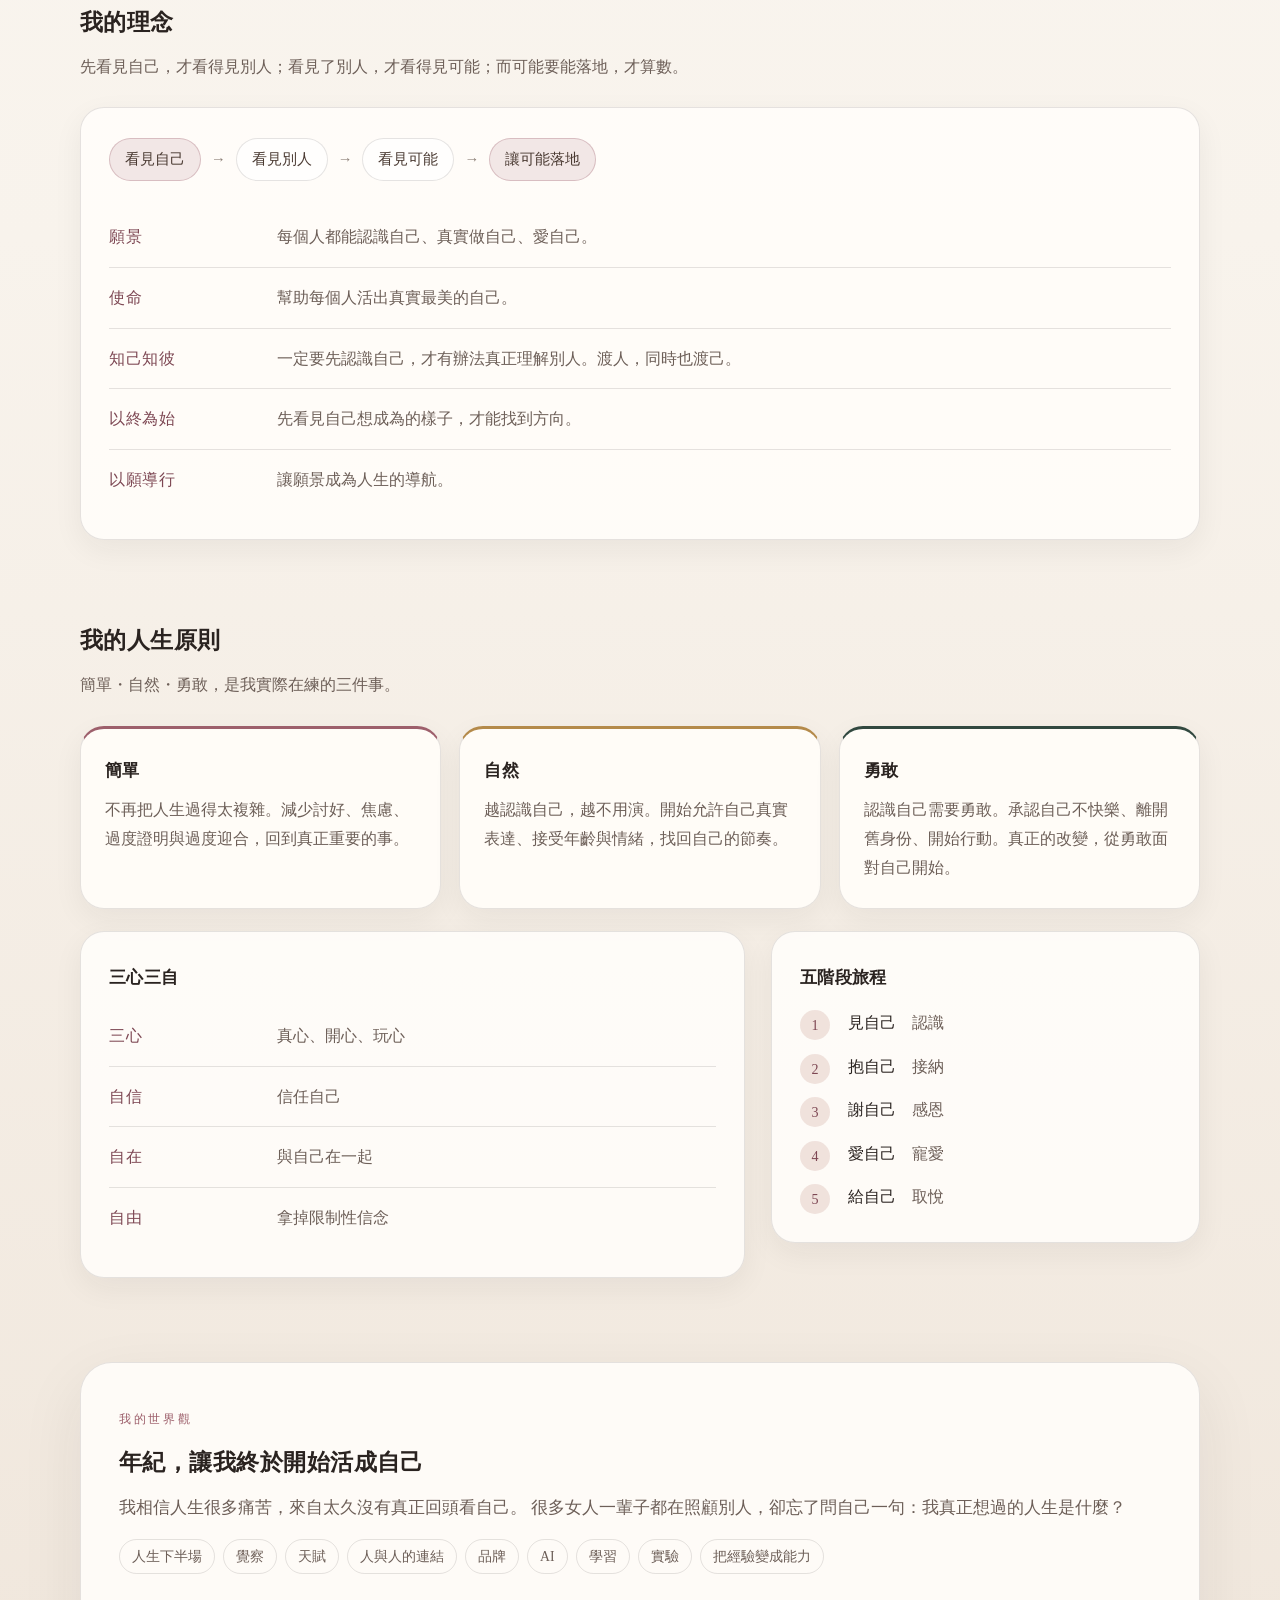
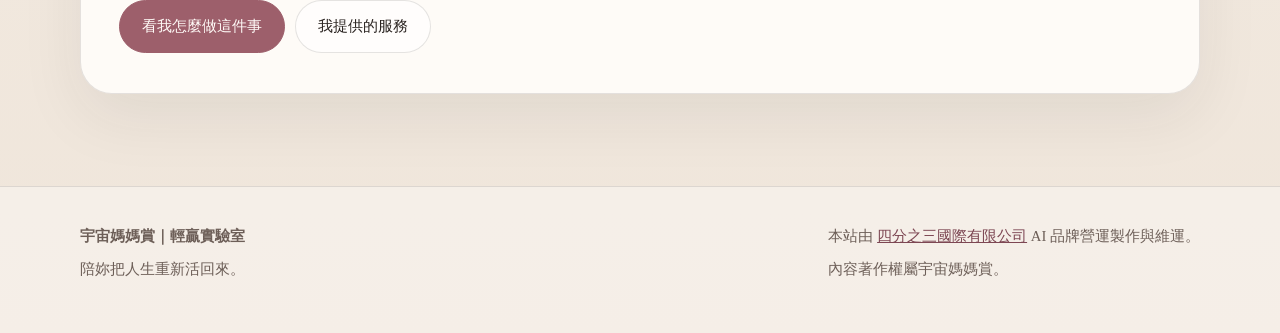
==== commit 16ab1546: "人像照上線：首頁、我是誰、服務頁各一張，加分享預覽圖 mamasan 給的三張棚拍人像（2026-09-30 經 Darren 轉交），原檔未重新壓縮。 - 首頁第一屏：白西裝半身，拱形框；原本右欄的" ====
--- a/about/index.html
+++ b/about/index.html
@@ -5,6 +5,15 @@
   <meta name="viewport" content="width=device-width, initial-scale=1">
   <title>我是誰｜宇宙媽媽賞</title>
   <meta name="description" content="宇宙媽媽賞的故事、理念、人生原則與世界觀。跨國生活、母職、離婚與重新出發，以及為什麼我開始陪別人看見自己。">
+  <meta property="og:type" content="website">
+  <meta property="og:site_name" content="宇宙媽媽賞｜輕贏實驗室">
+  <meta property="og:title" content="我是誰｜宇宙媽媽賞">
+  <meta property="og:description" content="宇宙媽媽賞的故事、理念、人生原則與世界觀。跨國生活、母職、離婚與重新出發，以及為什麼我開始陪別人看見自己。">
+  <meta property="og:url" content="https://mamasan.three-quarters.net/about/">
+  <meta property="og:image" content="https://mamasan.three-quarters.net/assets/img/og-mamasan.jpg">
+  <meta property="og:image:width" content="1200">
+  <meta property="og:image:height" content="630">
+  <meta name="twitter:card" content="summary_large_image">
   <link rel="stylesheet" href="../assets/css/styles.css">
 </head>
 <body>
@@ -28,17 +37,24 @@
 
   <main class="page">
     <section class="hero">
-      <div class="panel">
-        <span class="eyebrow">01 我是誰</span>
-        <h1>我是宇宙媽媽賞</h1>
-        <p class="lead lead-strong">
-          「媽媽」是我一路走來的包容與照顧，「賞」是分享、給予、看見價值，
-          而「宇宙」是因為我始終相信 —— 每個人來到這世界，都有自己的天賦與位置。
-        </p>
-        <p class="lead">
-          這一頁想讓你理解的，是我為什麼會走到現在正在做的這些事情上；
-          做過的事，整理在「我的經歷」裡。
-        </p>
+      <div class="hero-grid with-portrait portrait-first">
+        <figure class="portrait portrait-full">
+          <img src="../assets/img/portrait-white-standing.jpg" width="853" height="1280"
+               alt="宇宙媽媽賞身穿白色西裝外套與黑色長褲，雙手插在口袋的全身照" fetchpriority="high">
+        </figure>
+
+        <div class="panel">
+          <span class="eyebrow">01 我是誰</span>
+          <h1>我是宇宙媽媽賞</h1>
+          <p class="lead lead-strong">
+            「媽媽」是我一路走來的包容與照顧，「賞」是分享、給予、看見價值，
+            而「宇宙」是因為我始終相信 —— 每個人來到這世界，都有自己的天賦與位置。
+          </p>
+          <p class="lead">
+            這一頁想讓你理解的，是我為什麼會走到現在正在做的這些事情上；
+            做過的事，整理在「我的經歷」裡。
+          </p>
+        </div>
       </div>
     </section>
 
--- a/assets/css/styles.css
+++ b/assets/css/styles.css
@@ -147,6 +147,43 @@
 .button.primary:hover { background: var(--rose-deep); }
 .button.warm { background: rgba(230, 210, 204, 0.6); border-color: rgba(157, 95, 107, 0.28); }
 
+/* ---------- portraits ---------- */
+
+/* 人像照是深藍灰棚拍背景；框底色取自照片背景，載入前不會閃白 */
+.hero-grid.with-portrait { align-items: center; }
+.hero-grid.portrait-first { grid-template-columns: minmax(0, 0.8fr) minmax(0, 1.4fr); }
+
+.portrait {
+  position: relative;
+  margin: 0;
+  isolation: isolate;
+}
+.portrait img {
+  width: 100%;
+  object-fit: cover;
+  background: #222a35;
+  box-shadow: 0 26px 60px rgba(34, 42, 53, 0.22);
+}
+.portrait::before {
+  content: "";
+  position: absolute;
+  inset: -14px 14px 14px -14px;
+  border: 1px solid rgba(180, 138, 74, 0.6);
+  z-index: -1;
+}
+
+/* 拱形：上緣是半圓，比例 4:5（垂直半徑 = 寬的一半 = 高的 40%） */
+.portrait-arch img,
+.portrait-arch::before {
+  border-radius: 50% 50% var(--radius-lg) var(--radius-lg) / 40% 40% var(--radius-lg) var(--radius-lg);
+}
+.portrait-arch img { aspect-ratio: 4 / 5; object-position: 50% 18%; }
+
+/* 全身照：保留原本 2:3，不裁到腳 */
+.portrait-full img,
+.portrait-full::before { border-radius: var(--radius-xl); }
+.portrait-full img { aspect-ratio: 2 / 3; }
+
 /* ---------- quote ---------- */
 
 .quote {
@@ -316,7 +353,11 @@
 .footer-note { font-size: 0.84rem; color: var(--faint); }
 
 @media (max-width: 860px) {
-  .hero-grid { grid-template-columns: 1fr; }
+  .hero-grid, .hero-grid.portrait-first { grid-template-columns: 1fr; }
+  .hero-grid .portrait { order: -1; width: min(320px, calc(100% - 28px)); margin: 14px auto 10px; }
+  /* 全身照比較長，手機上縮窄，讓標題留在第一屏附近 */
+  .hero-grid .portrait-full { width: min(250px, calc(100% - 28px)); }
+  .br-wide { display: none; }
   .panel { padding: 30px 24px; }
   .hero { padding: 44px 0 26px; }
   .deflist > div { grid-template-columns: 1fr; gap: 4px; }
